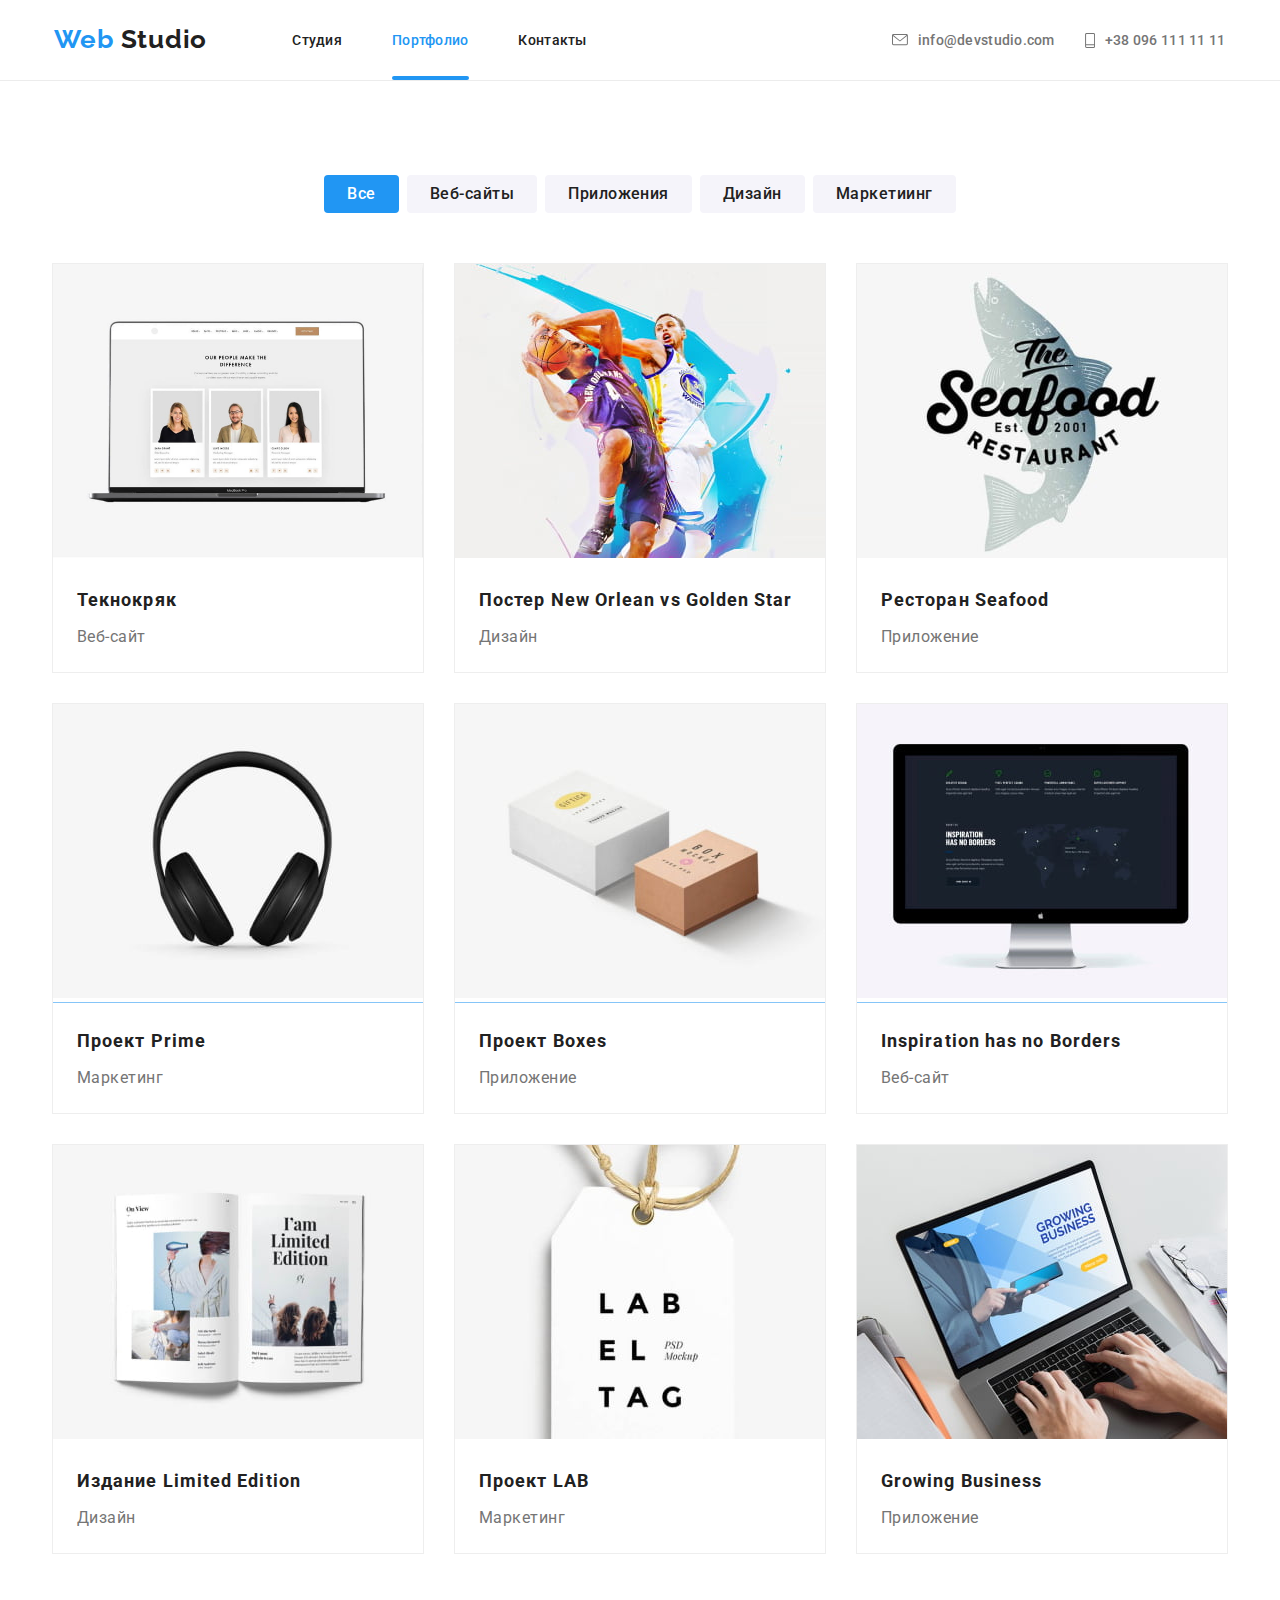
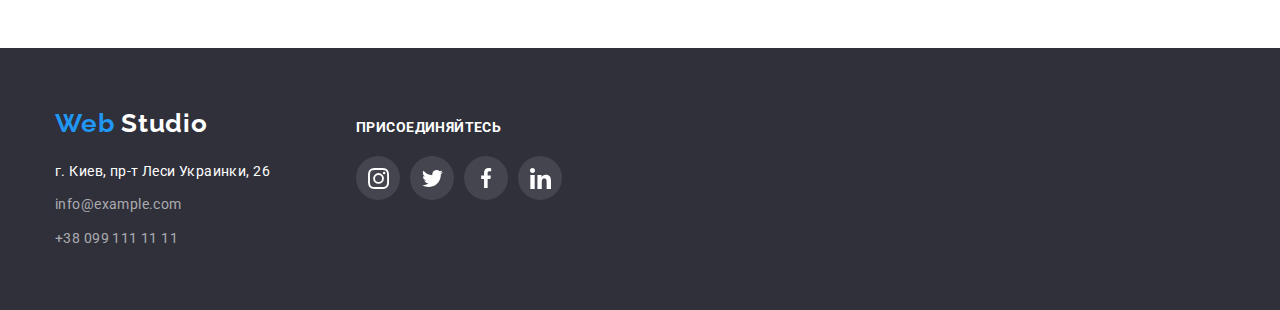
==== portfolio.html @ 48fbd4cf "cloned repository hw-05, added form examples" ====
<!DOCTYPE html>
<html lang="en">
<head>
    <meta charset="UTF-8">
    <meta name="viewport" content="width=device-width, initial-scale=1.0">
    <title>Web Studio</title>
    <link href="https://fonts.googleapis.com/css2?family=Raleway&family=Roboto:wght@400;500;700;900&display=swap" rel="stylesheet">
    <link rel="stylesheet" href="https://cdnjs.cloudflare.com/ajax/libs/modern-normalize/0.7.0/modern-normalize.min.css">
    <link rel="stylesheet" href="./css/styles.css">
</head>
<body class="page">
    <div class="container underline">
        <header class="header-container container">    
            <!--Navbar-->
            <div class="container">
                <nav class="nav-container">
                    <a class="logo header link" href="./">
                    <span class="site-logo main">
                        <span class="logo-part1">Web </span><span class="logo-part2">Studio</span>
                    </span> 
                    </a>
                    <!--main navigation-->
                    <ul class="site-nav list">
                        <li class="item">
                            <a class="link" href="./index.html">Студия</a>
                        </li>
                        <li class="item">
                            <a class="link current-portfolio" href="./portfolio.html">Портфолио</a>
                        </li>
                        <li class="item">
                            <a class="link" href="#">Контакты</a>
                        </li>
                    </ul>
                    <!--contacts links-->
                    <ul class="site-contacts list">
                        <li class="item">
                            <svg class="button-icon mail" width="16" height="12">
                                <use href="./images/sprite.svg#icon-mail"></use>
                            </svg>
                            <a class="link" href="mailto:info@devstudio.com">info@devstudio.com</a>
                        </li>
                        <li class="item">
                            <svg class="button-icon tel" width="10" height="15">
                                <use href="./images/sprite.svg#icon-tel"></use>
                            </svg>
                            <a class="link" href="tel:+380961111111">+38 096 111 11 11</a>
                        </li class="item">
                    </ul>
            </nav>
            </div>
        </header>
    </div>
    <main>
        <!--Portfolio navigation-->
        <div class="container">
            <section class="portfolio-nav container">
                <div class="portfolio-sort">
                    <ul class="portfolio-nav-list list">
                        <li class="portfolio-nav-item">
                            <button class="nav-button current" type="button">Все</button>
                        </li>
                        <li class="portfolio-nav-item">
                            <button class="nav-button" type="button">Веб-сайты</button>
                        </li>
                        <li class="portfolio-nav-item">
                            <button class="nav-button" type="button">Приложения</button>
                        </li>
                        <li class="portfolio-nav-item">
                            <button class="nav-button" type="button">Дизайн</button>
                        </li>
                        <li class="portfolio-nav-item">
                            <button class="nav-button" type="button">Маркетиинг</button>
                        </li>
                    </ul>
                </div>
            </section>
        </div>
        <!--Portfolio List All-->
        <div class="container">
            <section class="portfolio container">
                <div class="portfolio-container">
                    <h1 hidden>Портфолио</h1>
                    <ul class="portfolio-list list">
                        <li class="portfolio-item">
                            <a class="portfolio-link link" href="#">
                                <div class="image-thumb">
                                    <img class="portfolio-image" src="./images/website-sample.jpg" alt="Фото Текнокряк Веб-сайт"
                                    width="370"
                                    height="294">
                                    <div class="overlay">
                                        <p class="portfolio-text">
                                            Технокряк это современная площадка распространения коронавируса. Компании используют эту платформу для цифрового шпионажа и атак на защищённые сервера конкурентов
                                        </p>
                                    </div>
                                </div>
                                <h2 class="portfolio-title">Текнокряк</h2>
                                <p class="portfolio-type">Веб-сайт</p>
                            </a>   
                        </li>
                        <li class="portfolio-item">
                            <a class="portfolio-link link" href="#">
                                <div class="image-thumb">
                                    <img class="portfolio-image" src="./images/portfolio-poster-neworlean.jpg" alt="Фото постера New Orlean vs Golden Star"
                                    width="370"
                                    height="294">
                                    <div class="overlay">
                                        <p class="portfolio-text">
                                            Технокряк это современная площадка распространения коронавируса. Компании используют эту платформу для цифрового шпионажа и атак на защищённые сервера конкурентов
                                        </p>
                                    </div>
                                </div>
                                <h2 class="portfolio-title">Постер New Orlean vs Golden Star</h2>
                                <p class="portfolio-type">Дизайн</p>
                            </a>
                        </li>
                        <li class="portfolio-item">
                            <a class="portfolio-link link" href="#">
                                <div class="image-thumb">
                                    <img class="portfolio-image" src="./images/portfolio-app-seafood.jpg" alt="Фото приложения ресторана Seafood"
                                    width="370"
                                    height="294">
                                    <div class="overlay">
                                        <p class="portfolio-text">
                                            Технокряк это современная площадка распространения коронавируса. Компании используют эту платформу для цифрового шпионажа и атак на защищённые сервера конкурентов
                                        </p>
                                    </div>
                                </div>                                
                                <h2 class="portfolio-title">Ресторан Seafood</h2>
                                <p class="portfolio-type">Приложение</p>
                            </a> 
                        </li>
                        <li class="portfolio-item">
                            <a class="portfolio-link link" href="#">
                                <div class="image-thumb">
                                    <img class="portfolio-image"src="./images/portfolio-prime.jpg" alt="Фото проекта Prime"
                                    width="370"
                                    height="294">
                                    <div class="overlay">
                                        <p class="portfolio-text">
                                            Технокряк это современная площадка распространения коронавируса. Компании используют эту платформу для цифрового шпионажа и атак на защищённые сервера конкурентов
                                        </p>
                                    </div>
                                </div>                              
                                <h2 class="portfolio-title">Проект Prime</h2>
                                <p class="portfolio-type">Маркетинг</p>
                            </a> 
                        </li>
                        <li class="portfolio-item">
                            <a class="portfolio-link link" href="">
                                <div class="image-thumb">
                                    <img class="portfolio-image" src="./images/portfolio-boxes.jpg" alt="Фото проекта Boxes"
                                    width="370"
                                    height="294">
                                    <div class="overlay">
                                        <p class="portfolio-text">
                                            Технокряк это современная площадка распространения коронавируса. Компании используют эту платформу для цифрового шпионажа и атак на защищённые сервера конкурентов
                                        </p>
                                    </div>
                                </div>                             
                                <h2 class="portfolio-title">Проект Boxes</h2>
                                <p class="portfolio-type">Приложение</p>
                            </a>
                        </li>
                        <li class="portfolio-item">
                            <a class="portfolio-link link" href="#">
                                <div class="image-thumb">
                                    <img class="portfolio-image" src="./images/portfolio-inspiration.jpg" alt="Фото веб-сайта Inspiration has no Borders"
                                    width="370"
                                    height="294">
                                    <div class="overlay">
                                        <p class="portfolio-text">
                                            Технокряк это современная площадка распространения коронавируса. Компании используют эту платформу для цифрового шпионажа и атак на защищённые сервера конкурентов
                                        </p>
                                    </div>
                                </div>
                                <h2 class="portfolio-title">Inspiration has no Borders</h2>
                                <p class="portfolio-type">Веб-сайт</p>
                            </a> 
                        </li>
                        <li class="portfolio-item">
                            <a class="portfolio-link link" href="#">
                                <div class="image-thumb">
                                    <img class="portfolio-image" src="./images/portfolio-limited-edition.jpg" alt="Фото издания Limited Edition"
                                    width="370"
                                    height="294">
                                    <div class="overlay">
                                        <p class="portfolio-text">
                                            Технокряк это современная площадка распространения коронавируса. Компании используют эту платформу для цифрового шпионажа и атак на защищённые сервера конкурентов
                                        </p>
                                    </div>
                                </div>
                                <h2 class="portfolio-title">Издание Limited Edition</h2>
                                <p class="portfolio-type">Дизайн</p>
                            </a>
                        </li>
                        <li class="portfolio-item">
                            <a class="portfolio-link link" class="portfolio-link link" href="#">
                                <div class="image-thumb">
                                    <img src="./images/portfolio-lab.jpg" alt="Фото проекта LAB"
                                    width="370"
                                    height="294">
                                    <div class="overlay">
                                        <p class="portfolio-text">
                                            Технокряк это современная площадка распространения коронавируса. Компании используют эту платформу для цифрового шпионажа и атак на защищённые сервера конкурентов
                                        </p>
                                    </div>
                                </div>
                                <h2 class="portfolio-title">Проект LAB</h2>
                                <p class="portfolio-type">Маркетинг</p>
                            </a>
                        </li>
                        <li class="portfolio-item">
                            <a class="portfolio-link link" class="portfolio-link link" href="#">
                                <div class="image-thumb">
                                    <img src="./images/portfolio-growing-business.jpg" alt="Фото приложения Growing Business"
                                    width="370"
                                    height="294">
                                    <div class="overlay">
                                        <p class="portfolio-text">
                                            Технокряк это современная площадка распространения коронавируса. Компании используют эту платформу для цифрового шпионажа и атак на защищённые сервера конкурентов
                                        </p>
                                    </div>
                                </div>
                                <h2 class="portfolio-title">Growing Business</h2>
                                <p class="portfolio-type">Приложение</p>
                            </a>
                        </li>
                    </ul>
            </section>
            </div>
        </div>
    </main>
    <!--Footer-->
    <div class="footer">
        <footer class="footer-container">
            <!--Address-->
            <div class="section-footer">
                <section class="section-address">
                    <a class="logo footer link" href="./">
                        <span class="site-logo secondary">
                            <span class="logo-part1">Web </span><span class="logo-part2">Studio</span>
                        </span> 
                    </a>
                    <address class="contacts">
                        <p class="address-text">г. Киев, пр-т Леси Украинки, 26</p>
                        <a class="link mail" href="mailto:info@example.com">info@example.com</a><br>
                        <a class="link call" href="tel:+380991111111">+38 099 111 11 11</a>
                    </address>
                </section>
                <!--Join!-->
                <section class="section-join">
                    <p class="join-text">Присоединяйтесь</p>
                    <ul class="social-list list">
                        <li class="social-list-item">
                            <a class="social-link-footer link" href="#" aria-label="Link to Instagram">
                                <svg class="social-button" width="21" height="21">
                                    <use href="./images/sprite.svg#icon-instagram"></use>
                                </svg>
                            </a>
                        </li>
                        <li class="social-list-item">
                            <a class="social-link-footer link" href="#" aria-label="Link to Twiiter">
                                <svg class="social-button" width="25" height="21">
                                    <use href="./images/sprite.svg#icon-twitter"></use>
                                </svg>
                            </a>
                        </li>
                        <li class="social-list-item">
                            <a class="social-link-footer link" href="#" aria-label="Link to Facebook">
                                <svg class="social-button" width="22" height="20">
                                    <use href="./images/sprite.svg#icon-facebook"></use>
                                </svg>
                            </a>
                        </li>
                        <li class="social-list-item">
                            <a class="social-link-footer link" href="#" aria-label="Link to Linkedin">
                                <svg class="social-button" width="21" height="21">
                                    <use href="./images/sprite.svg#icon-linkedin"></use>
                                </svg>
                            </a>                  
                        </li>
                    </ul>
                </section>
            </div>
        </footer>
    </div>
</body>
</html>
---- css/styles.css ----
:root {
    --text-color-main: #212121;
    --text-color-secondary:#757575;
    --text-color-accent: #2196F3;
    --text-color-accent2: #ffffff;
    --text-color-footer: rgba(255, 255, 255, 0.6);;
    --background-color-main: #ffffff;
    --background-color-secondary: #F5F4FA;
    --background-color-accent: #2196F3;
    --background-color-accent2: #2F303A;
    --background-color-transparent1: rgba(47, 48, 58, 0.8);
    --background-color-transparent2: rgba(33, 150, 243, 0.9);
    --background-color-footer: #2F303A;
    --link-color-inactive: #AFB1B8;
    --link-color-active: #2196F3;
    --nav-underline: #ECECEC;
    --cards-line: #EEEEEE;
}

/*Page main (body) font and color styling*/
.page {
    background-color: var(--background-color-main);
    font-family: 'Roboto', sans-serif;
}

.site-logo {
    font-family: 'Raleway', sans-serif;
    font-size: 26px;
    font-weight: bold;
    line-height: 1.2;
    letter-spacing: 0.03em;
}

h1,h2,h3,h4,h5,h6 {
    margin-top: 0;
    margin-bottom: 0;
}

.list {
    list-style: none;
    padding: 0;
    margin: 0;
}

.link {
    text-decoration: none;

    transition: color 250ms cubic-bezier(0.4, 0, 0.2, 1);
}

.link.button {
    color: var(--text-color-accent2);
    background-color: var(--background-color-accent);
}

.site-nav .link:hover,
.site-nav .link:focus,
.site-contacts .link:hover,
.site-contacts .link:focus {
    color: var( --text-color-accent);
}

/*Navbar (header)styling */

.container {
    background-color: var(--background-color-main);
}

.header-container {
    max-width: 1600px;

    padding-left: 15px;
    padding-right: 15px;
    margin-left: auto;
    margin-right: auto;
}
.container.underline {
    border-bottom: 1px solid var(--nav-underline);
}

.nav-container {
    display: flex;
    align-items: center;
    justify-content: center;
}

.site-logo.main .logo-part1 {
    color: var(--text-color-accent);
}

.site-logo.main .logo-part2 {
    color: var(--text-color-main);
}

.site-nav {
    display: flex;
    margin-left: 85px;
}

/*всем элементам списка, кроме последнего
равен этому выражению  .site-nav .item:not(:last-child) {}
(применить к всем который следует за .item - первый ел-т в списке)
*/
.site-nav .item + .item {
    margin-left: 50px;
}

.site-nav .link {
    position: relative;
    display: block;
    padding-top: 32px;
    padding-bottom: 32px;
    height: 80px;

    color: var(--text-color-main);
    font-weight: 500;
    font-size: 14px;
    line-height: 1.15;
    letter-spacing: 0.02em;
}

.site-nav .link.current-studio {
    display: flex;
    color: var(--text-color-accent);
}

.site-nav .link.current-portfolio {
    display: flex;
    color: var(--text-color-accent);
}

.site-nav .link.current-studio::after {
    position: absolute;
    bottom: 0;
    width: 48px;
    height: 4px;

    display: inline-block;
   
    content:'';
    background-image: url(../images/nav-studio.svg);
}

.site-nav .link.current-portfolio::after {
    position: absolute;
    bottom: 0;
    width: 77px;
    height: 4px;

    display: inline-block;
   
    content:'';
    background-image: url(../images/nav-portfolio.svg);
}

.site-contacts {
    display: inline-flex;
    align-items: center;
    margin-left: 305px;
}

.site-contacts .item {
    display: inline-flex;
    justify-content: center;
    align-items: center;
}

.site-contacts .link {
    color: var(--text-color-secondary);
    font-weight: 500;
    font-size: 14px;
    line-height: 1.5;
    letter-spacing: 0.02em
}

.site-contacts .item + .item{
    padding-left: 30px;
}

.site-contacts .item .link + .link {
    padding-left: 10px;
}

.button-icon {
    fill: var(--text-color-secondary);
    margin-right: 10px;

    transition: color 250ms cubic-bezier(0.4, 0, 0.2, 1);
}

.site-contacts .item:hover .button-icon {
    fill: var(--text-color-accent);
}

.site-contacts .item:hover .link {
    color: var(--text-color-accent);
}


/*Section "Hero" styling*/
.hero {
    background: var(--background-color-transparent1);
}

.hero-container {
    max-width: 1600px;
    height: 600px;
    margin-left: auto;
    margin-right: auto;

    background-image: linear-gradient(to right, rgba(47, 48, 58, 0.8), rgba(47, 48, 58, 0.8)), url(../images/hero-opt.jpg);
}

.hero-section {
    padding-top: 200px;
    padding-bottom: 200px;
    padding-right: 15px;
    padding-left: 15px;
    
    background-color: var(--background-color-transparent);
    text-align: center;
}

.hero-title {
    width: 696px;
    margin-left: auto;
    margin-right: auto;
    margin-bottom: 30px;
    
    color: var(--text-color-accent2);
    font-weight: 900;
    font-size: 44px;
    line-height: 1.364;
    letter-spacing: 0.06em;
    text-transform: uppercase;
}
.button.hero {
    display:inline-block;
    min-width: 200px;
    height: 50px;
    padding: 10px 32px;

    border: 1px solid transparent;
    box-shadow: 0px 4px 4px rgba(0, 0, 0, 0.15);
    
    font-weight: 700;
    font-size: 16px;
    line-height: 1.875;
    letter-spacing: 0.06em;
    border-radius: 4px;
   }

/*Section "Advantages" styling*/
.advantages-container {
    max-width: 1600px;
    margin-left:auto;
    margin-right: auto;
}

.advantages-section {
    padding-top: 94px;
    padding-left: 15px;
    padding-right: 15px;
    margin-left:auto;
    margin-right: auto;
}
.advantages-list {
    display: flex; 
    justify-content: center;
}

.advantages-item {
    width: 270px;
    align-items: center;
}

.advantages-list .advantages-item + .advantages-item {
    margin-left: 30px;
}

.advantages-item::before {
    display: block;
    content:'';
    height: 120px;
    margin-bottom: 30px;
    background-color: var(--background-color-secondary);
    background-repeat: no-repeat;
    background-position: center;
}

.advantages-item.icon-antenna::before {
    background-image: url(../images/advan-antenna1.png);
}

.advantages-item.icon-clock::before {
    background-image: url(../images/advan-clock1.png);
}

.advantages-item.icon-diagram::before {
    background-image: url(../images/advan-diagram1.png);
}

.advantages-item.icon-astro::before {
    background-image: url(../images/advan-astronaut1.png);
}

.advantages-subtitle {
    display: inline-block;
    width: 270px;
    margin-bottom: 10px;

    color: var(--text-color-main);
    font-weight: bold;
    font-size: 14px;
    line-height: 1.142;
    letter-spacing: 0.03em;
    text-transform: uppercase;
}

.advantages-text {
    width: 270px;

    color: var(--text-color-secondary);
    font-size: 14px;
    line-height: 1.714;
    letter-spacing: 0.03em;
}

/*Section "Our Ptojects"*/
.projects-container {
    max-width: 1600px;
    margin-left:auto;
    margin-right: auto;
}

.projects-section {
    padding-top: 94px;
    padding-bottom: 94px;
    padding-left: 15px;
    padding-right: 15px;
    margin-left:auto;
    margin-right: auto;
}

.projects-list {
    display: flex;
    justify-content: center;
}

.project-item {
    display: inline-block;

    width: 370px;
    height: 294px;
}

.projects-list .project-item + .project-item {
    margin-left: 30px;
}

.project-image {
    display: block;
}

.project-link {
    display: inline-block;
    min-width: 370px;
    height: 70px;
    padding: 27px 82px;

    color: var(--text-color-accent2);
    background-color:var(--background-color-transparent1);
    font-weight: bold;
    font-size: 14px;
    line-height: 1.143;
    letter-spacing: 0.03em;
    text-transform: uppercase;
    text-align: center;
}

.project-thumb {
    position: relative;
}

.overlink {
    position: absolute;
    bottom: 0;
}


/*Headers styling for "Our Ptojects","Our team", "Our Clients" */
.section-title {
    margin-top: 0;
    margin-bottom: 50px;

    color: var(--text-color-main);
    font-weight: bold;
    font-size: 36px;
    line-height: 1.17;
    text-align: center;
    letter-spacing: 0.03em;
}

/*Section "Team" styling*/
.team {
    background-color: var(--background-color-secondary);
}

.team-container {
    max-width: 1600px;
    margin-left:auto;
    margin-right: auto;
}

.team-section {
    padding-top: 94px;
    padding-bottom: 94px;
    padding-left: 15px;
    padding-right: 15px;
}

.team-list {
    display: flex;
    justify-content: center;
}

.team-item {
    padding-bottom: 24px;

    text-align: center;
    background-color: var(--background-color-main);
    border-radius: 0px 0px 4px 4px;
    box-shadow: 0px 1px 3px rgba(0, 0, 0, 0.12), 
                0px 1px 1px rgba(0, 0, 0, 0.14), 
                0px 2px 1px rgba(0, 0, 0, 0.2);

}
.team-list .team-item + .team-item {
    margin-left: 30px;
}

.team-member-photo {
    display: block;
    margin-bottom: 30px;
}

.team-member-title {
    margin-bottom: 10px;
    color:var(--text-color-main);
    font-weight: 500;
    font-size: 16px;
    line-height: 1.188;
    letter-spacing: 0.03em;
}

.team-department {
    margin-top: 0;
    margin-bottom: 16px;

    color:var(--text-color-secondary);
    font-weight: normal;
    font-size: 16px;   
    line-height: 1.188;
    letter-spacing: 0.03em;
}
.social-list {
    display: flex;
    justify-content: center;
}

.social-list .link {
    display: flex;
    justify-content: center;
    align-items: center;
    width: 44px;
    height: 44px;
    border: 1px transparent;
    border-radius: 22px;

    font-weight: 500;
    color: var(--link-color-inactive);
}

.social-list .social-list-item + .social-list-item {
    margin-left: 10px;
}

.social-button-person {
    box-sizing: content-box;
    padding: 4px 4px;

    fill: var(--link-color-inactive);
}

.social-link-person:hover,
.social-link-person:focus,
.social-button-person:hover,
.social-button-person:focus {
    background-color: var(--background-color-accent);
    fill: var(--text-color-accent2);
}

/*Section "Clients" styling*/

.clients-container {
    max-width: 1600px;
    margin-left: auto;
    margin-right: auto;
}

.clients {

    padding-top: 94px;
    padding-bottom: 94px;
    padding-left: 15px;
    padding-right: 15px;
    margin-left: auto;
    margin-right: auto;
}

.company-list {
    display: flex;
    justify-content: center;
}

.company-item {
    display: flex;
    justify-content: center;
    width: 170px;
    height: 90px;

    border: 1px solid var(--link-color-inactive);
    border-radius: 4px; 
}

.company-item + .company-item {
    margin-left: 30px;
}

.company-list .link {
    display: flex;
    align-items: center;
}

.company-logo {
    box-sizing: content-box;
    fill: var(--link-color-inactive); 
}

.logo1 {
    padding: 20px 63px;
}

.logo2 {
    padding: 24px 65px;
}

.logo3 {
    padding: 24px 65px;
}

.logo4 {
    padding: 24px 45px;
}

.logo5 {
    padding: 21px 55px;
}

.logo6 {
    padding: 22px 40px;
}

.company-logo:hover,
.company-logo:focus,
.company-item:hover, 
.company-item:hover {
    fill: var(--link-color-active);
    border-color: var(--link-color-active);
}

/*Footer styling*/
.footer {
    background-color: var(--background-color-footer);
}

.footer-container {
    max-width: 1600px;
    padding-right: 15px;
    padding-left: 15px;
    margin-left: auto;
    margin-right: auto;
}

.section-footer {
    display: flex;

    max-width: 1170px;
    margin-left: auto;
    margin-right: auto;
}

/*Logo + Address block*/

.section-address {
    display: inline-block;
    
    width: 231px;
    padding-top: 60px;
    padding-bottom: 60px;
}

.section-address .link {
    display: block;

    font-size: 14px;
    line-height: 1.72;
    letter-spacing: 0.03em;
    color: var(--text-color-footer);
}

.logo.footer.link{
    display: block;
    margin-bottom: 20px;
}

.site-logo.secondary .logo-part1 {
    color:var(--link-color-active);
}
    
.site-logo.secondary .logo-part2 {
    color: var(--text-color-accent2);
}

.address-text {
    margin-top: 0;
    margin-bottom: 9px;
    
    color: var(--text-color-accent2);
    font-style: normal;
    font-size: 14px;
    line-height: 1.72;
    letter-spacing: 0.03em;
}

.contacts .link {
    display: inline-block;
    font-style: normal;
}

.contacts .mail {
    margin-bottom: 9px;
}

/*Join block*/


.section-join {
    display: inline-block;
    
    width: 206px;
    padding-top: 72px;
    padding-bottom: 100px;
    margin-left: 70px;
}

.join-text, .signup-text {
    margin-top:0;
    margin-bottom: 20px;
    padding: 0;

    color: var(--text-color-accent2);
    font-weight: bold;
    font-size: 14px;
    line-height: 1.14;
    letter-spacing: 0.03em;
    text-transform: uppercase;
}
.social-button {
    fill: var(--text-color-accent2);
}

.social-link-footer {
    background-color: rgba(255, 255, 255, 0.1);
}
.social-link-footer:hover {
    background-color: var(--background-color-accent)
}

.backdrop {
    position: fixed;
    top: 0;
    left: 0;
    width: 100%;
    height: 100%;
    background-color: rgba(0, 0, 0, 0.2);
}
.backdrop.is-hidden {
    opacity: 0;
    pointer-events: none;
}

.modal {
    position: absolute;
    top: 50%;
    left: 50%;
    transform: translate(-50%, -50%);

    width: 528px;
    height: 581px;
    padding: 15px;

    background-color: var(--background-color-main);
    box-shadow: 0px 1px 3px rgba(0, 0, 0, 0.12), 0px 1px 1px rgba(0, 0, 0, 0.14), 0px 2px 1px rgba(0, 0, 0, 0.2);
    border-radius: 4px;
}

.btn-close {
    position: absolute;
    top: 8px;
    right: 8px;

    border: 0;
    padding: 0;
    
    background-color: var(--background-color-main);
}


/*Portfolio page styling*/
/*Portfolio navigation*/

.portfolio-nav {
    max-width: 1600px;
    padding-right: 15px;
    padding-left: 15px;
    margin-right: auto;
    margin-left: auto;
}

.portfolio-sort {
   
    padding-top: 94px;
    margin-right: auto;
    margin-left: auto;
}

.portfolio-nav-list {
    display: flex;
    justify-content: center;
    padding-bottom: 50px;

    text-align: center;   
}

.nav-button {
    display: inline-block;
    padding: 5px 22px ;
    border: 1px solid transparent;
    border-radius: 4px;
    
    color: var(--text-color-main);
    background-color: var(--background-color-secondary);
    font-weight: 500;
    font-size: 16px;
    line-height: 1.625;
    text-align: center;
    letter-spacing: 0.03em;
}
.portfolio-nav .portfolio-nav-item + .portfolio-nav-item {
    margin-left: 8px;
}

.nav-button:hover,
.nav-button:focus {
    background-color: var(--background-color-accent);
    color: var(--text-color-accent2);
    box-shadow: 0px 3px 1px rgba(0, 0, 0, 0.1), 
                0px 1px 2px rgba(0, 0, 0, 0.08), 
                0px 2px 2px rgba(0, 0, 0, 0.12);
}

.nav-button.current {
    color: var(--text-color-accent2);
    background-color: var(--background-color-accent);
}

/*Portfolio items container*/
.portfolio {
    display: flex;
    max-width: 1600px;
    padding-right: 15px;
    padding-left: 15px;
    margin-right: auto;
    margin-left: auto;
}

.portfolio-container { 
    padding-bottom: 94px;
}

.portfolio-list {
    display: flex;
    flex-wrap: wrap;
    justify-content: center;
}

.portfolio-item {
    display: flex;
    margin-bottom: 30px;
    margin-bottom: 30px;
    margin-right: 30px;

    border: 1px solid var(--cards-line);
}

/*к каждому 3му ел-ту*/
.portfolio-item:nth-child(3n) {
    margin-right: 0;
}
/*к 3 последним ел-там*/
.portfolio-item:nth-last-child(-n+3) {
    margin-bottom: 0;
}

/*альтернативный способ на основе calc
width: calc ((100% - 60px) / 3 ;
margin-right: 30px;
formula
calc((100% - (N of margin in row)*margin) / N of elements in row */

.portfolio-image {
   
}

.portfolio-title {
    min-width: 322px;
    padding-right: 24px;
    padding-left: 24px;
    margin-top: 20px;
    margin-bottom: 4px;

    color: var(--text-color-main);
    font-weight: bold;
    font-size: 18px;
    line-height: 2;
    letter-spacing: 0.06em;
}

.portfolio-type {
    min-width: 322px;
    padding-right: 24px;
    padding-left: 24px;
    margin-top: 0;
    margin-bottom: 20px;

    color: var(--text-color-secondary);
    font-size: 16px;
    line-height: 1.875;
    letter-spacing: 0.03em;
}

.portfolio-text {
    margin: 0;

    color: var(--text-color-accent2);
    font-size: 18px;
    line-height: 28px;
    letter-spacing: 0.03em;
}

.image-thumb {
    position: relative;
    overflow: hidden;
}
.overlay {
    position: absolute;
    top: 0;
    left: 0;
    width: 100%;
    height: 100%;
    
    padding: 63px 24px;
    background-color: var(--background-color-transparent2);

    transform: translateY(100%);
    transition-duration: 250ms;
    transition-timing-function: cubic-bezier(0.4, 0, 0.2, 1);
}

.portfolio-link:hover .overlay {
    transform: translateY(0)

}   
.portfolio-link:hover,
.portfolio-link:focus {
    box-shadow: 0px 1px 1px rgba(0, 0, 0, 0.12), 
                0px 4px 4px rgba(0, 0, 0, 0.06),
                1px 4px 6px rgba(0, 0, 0, 0.16);
}
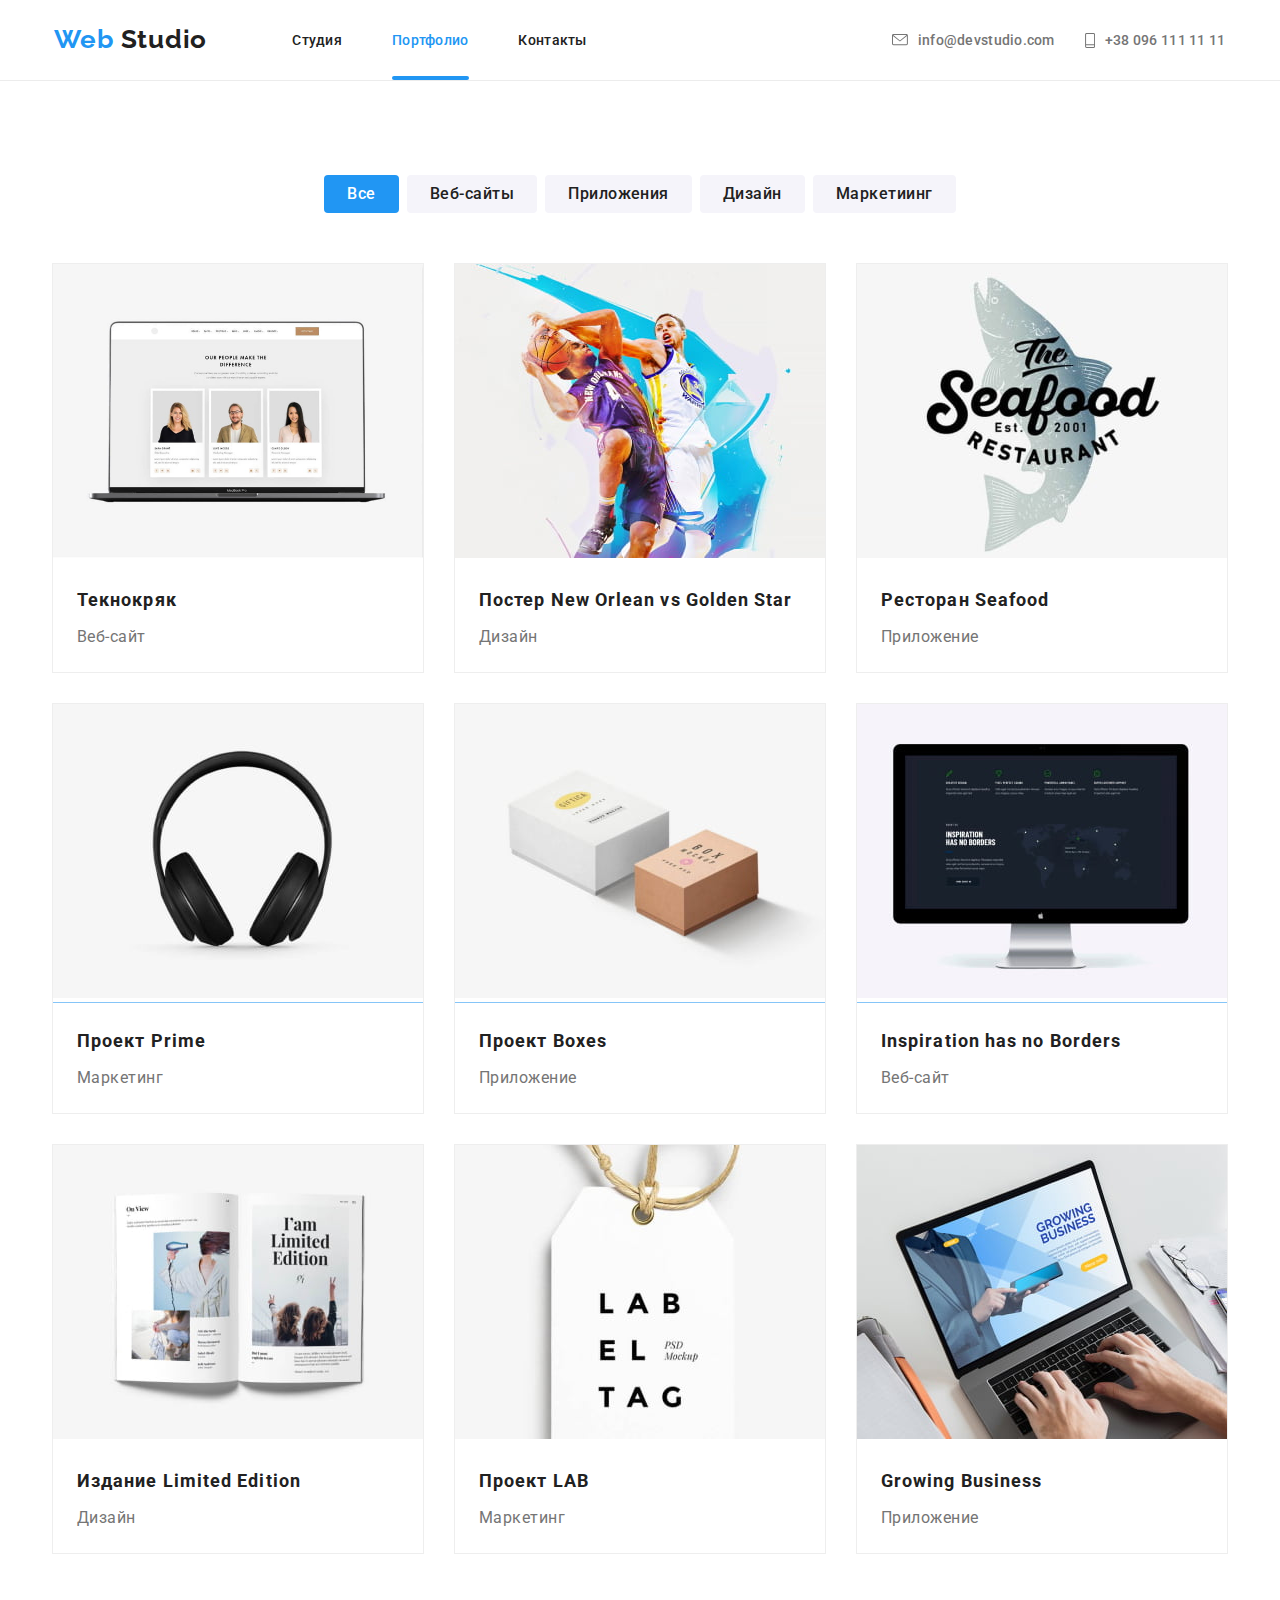
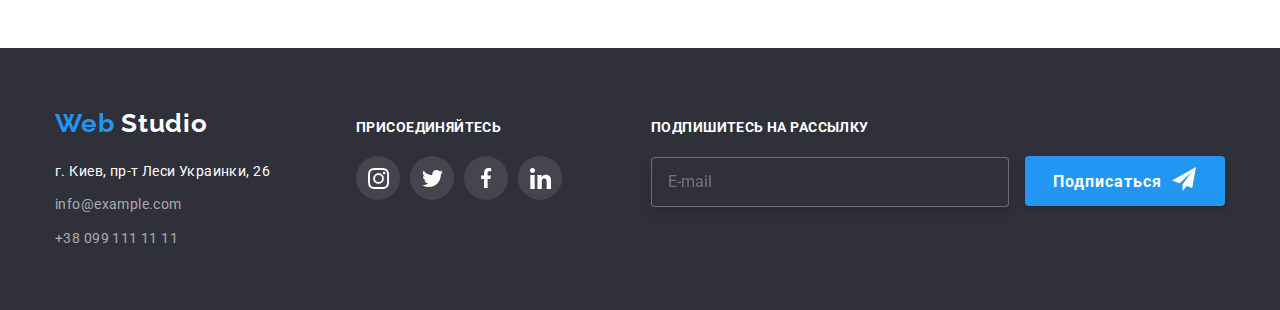
==== commit 66436e18: "updated footer (added form) in portfolio page" ====
--- a/portfolio.html
+++ b/portfolio.html
@@ -281,6 +281,14 @@
                         </li>
                     </ul>
                 </section>
+                <!--Subscribe!-->
+                <section class="section-subscribe">
+                    <form action="#" method="POST">
+                        <p class="join-text">Подпишитесь на рассылку</p>
+                        <input class="input-mail" type="email" name="email" id="email" placeholder="E-mail" autocomplete="off">
+                        <button class="button subscribe" type="submit">Подписаться</button>
+                    </form>
+                </section>
             </div>
         </footer>
     </div>
--- a/css/styles.css
+++ b/css/styles.css
@@ -48,11 +48,6 @@
     transition: color 250ms cubic-bezier(0.4, 0, 0.2, 1);
 }
 
-.link.button {
-    color: var(--text-color-accent2);
-    background-color: var(--background-color-accent);
-}
-
 .site-nav .link:hover,
 .site-nav .link:focus,
 .site-contacts .link:hover,
@@ -234,21 +229,24 @@
     letter-spacing: 0.06em;
     text-transform: uppercase;
 }
-.button.hero {
+
+.button {
     display:inline-block;
-    min-width: 200px;
+    width: 200px;
     height: 50px;
-    padding: 10px 32px;
+    padding: 10px 30px;
 
     border: 1px solid transparent;
     box-shadow: 0px 4px 4px rgba(0, 0, 0, 0.15);
+    color: var(--text-color-accent2);
+    background-color: var(--background-color-accent);
     
     font-weight: 700;
     font-size: 16px;
     line-height: 1.875;
     letter-spacing: 0.06em;
     border-radius: 4px;
-   }
+}
 
 /*Section "Advantages" styling*/
 .advantages-container {
@@ -654,7 +652,6 @@
 
 /*Join block*/
 
-
 .section-join {
     display: inline-block;
     
@@ -664,7 +661,8 @@
     margin-left: 70px;
 }
 
-.join-text, .signup-text {
+.join-text, 
+.signup-text {
     margin-top:0;
     margin-bottom: 20px;
     padding: 0;
@@ -685,6 +683,48 @@
 }
 .social-link-footer:hover {
     background-color: var(--background-color-accent)
+}
+
+.section-subscribe {
+    display: inline-block;
+
+    max-width: 575px;
+    height: 86px;
+    padding-top: 72px;
+    padding-bottom: 94px;
+    margin-left: auto;
+}
+
+.input-mail {
+    width: 358px ;
+    height: 50px;
+    padding: 15px 16px;
+
+    background-color: var(--background-color-footer) ;
+    border: 1px solid rgba(255, 255, 255, 0.3);
+    border-radius: 4px;
+    filter: drop-shadow(0px 4px 4px rgba(0, 0, 0, 0.15));
+}
+
+.button.subscribe {
+    display: inline-flex;
+    margin-left: 12px;
+    padding: 10px 27px;
+}
+
+.button.subscribe::after {
+    display: inline-block;
+    
+    content: "";
+    width: 24px;
+    height: 24px;
+    margin-left: 10px;
+    background: url(../images/icon-send.svg);
+
+    background-position: center;
+    background-size: cover;
+    background-repeat: no-repeat;
+   
 }
 
 .backdrop {
@@ -708,7 +748,7 @@
 
     width: 528px;
     height: 581px;
-    padding: 15px;
+    padding: 40px;
 
     background-color: var(--background-color-main);
     box-shadow: 0px 1px 3px rgba(0, 0, 0, 0.12), 0px 1px 1px rgba(0, 0, 0, 0.14), 0px 2px 1px rgba(0, 0, 0, 0.2);
@@ -724,8 +764,181 @@
     padding: 0;
     
     background-color: var(--background-color-main);
-}
-
+    transition: fill 250ms cubic-bezier(0.4, 0, 0.2, 1);;
+}
+
+.btn-close:hover .icon-close,
+.btn-close:focus .icon-close {
+    fill: var(--link-color-active);
+}
+
+.form-title {
+    width: 448px;
+    margin-bottom: 12px;
+
+    font-weight: bold;
+    font-size: 20px;
+    line-height: 1.15;
+    text-align: center;
+    letter-spacing: 0.03em;
+    color: var(--text-color-main);
+}
+
+.input-field {
+    position: relative;
+
+    display: flex;
+    flex-direction: column;
+
+    width: 448px;
+}
+
+.label {
+    display: inline-block;
+
+    margin-bottom: 4px;
+
+    color: var(--text-color-secondary);
+
+    font-weight: normal;
+    font-size: 12px;
+    line-height: 14px;
+    letter-spacing: 0.01em;
+}
+
+.input {
+    height: 40px;
+   
+    padding-left: 42px;
+    scroll-padding-right: 15px;
+    margin-bottom: 10px;
+    
+    border: 1px solid rgba(33, 33, 33, 0.2);
+    box-sizing: border-box;
+    border-radius: 4px;
+
+    transition-property: border;
+    transition-duration: 250ms;
+    transition-timing-function: cubic-bezier(0.4, 0, 0.2, 1) ;
+}
+
+.input-icon {
+    position: absolute;
+    top: 57%;
+    left: 15px;
+
+    display: inline-block;
+
+    transform: translateY(-50%);
+
+    transition: fill 250ms cubic-bezier(0.4, 0, 0.2, 1);
+    
+}
+.input-field:hover .input,
+.input-field:focus .input {
+    border: 1px solid var(--text-color-accent);
+}
+
+.input-field:hover .field-icon,
+.input-field:focus .field-icon {
+    fill: var(--background-color-accent);
+}
+
+
+.input-field .textarea {
+    margin-bottom: 25px;
+}
+
+.textarea {
+    resize: none;
+
+    width: 448px;
+    height: 120px;
+    padding: 12px 16px;
+}
+
+.textarea::placeholder {
+    font-weight: normal;
+    font-size: 12px;
+    line-height: 14px;
+    letter-spacing: 0.01em;
+
+    color: rgba(117, 117, 117, 0.5);
+}
+
+.input-checkbox {
+    display: inline-flex;
+    justify-content: center;
+    align-items: center;
+
+    height: 24px;
+    margin-bottom: 30px;
+}
+
+.input-checkbox .input {
+    display: inline-flex;
+    
+    height: 16px;
+    width: 15px;
+    padding: 0;
+    margin: 0;
+
+    background-color: var(--text-color-main);
+}
+
+.input-checkbox .label {
+    position: relative;
+
+    display: block;
+
+    padding-left: 24.4px;
+    
+
+    font-weight: normal;
+    font-size: 14px;
+    line-height: 2;
+    letter-spacing: 0.03em;
+}
+
+.checkbox {
+    -webkit-appearance: none;  
+}
+
+.agreement-link {
+    color: var(--text-color-accent);
+}
+
+.check-icon {
+    position: absolute;
+    left: 0;
+    top: 50%;
+    transform: translateY(-50%);
+
+    display: flex;
+    justify-content: center;
+    align-items: center;
+   
+    content: '';
+    width: 16px;
+    height: 15px;
+
+    border: 1.5px solid var(--text-color-main);
+    border-radius: 2px;
+}
+
+.checkbox:checked + .check-icon {
+    background-color: var(--text-color-accent);
+    border: 1.5px transparent var(--text-color-main);
+}
+
+.cheked-icon {
+    display: block;
+}
+
+.button.form {
+    margin-left: auto;
+    margin-right: auto;
+}
 
 /*Portfolio page styling*/
 /*Portfolio navigation*/
